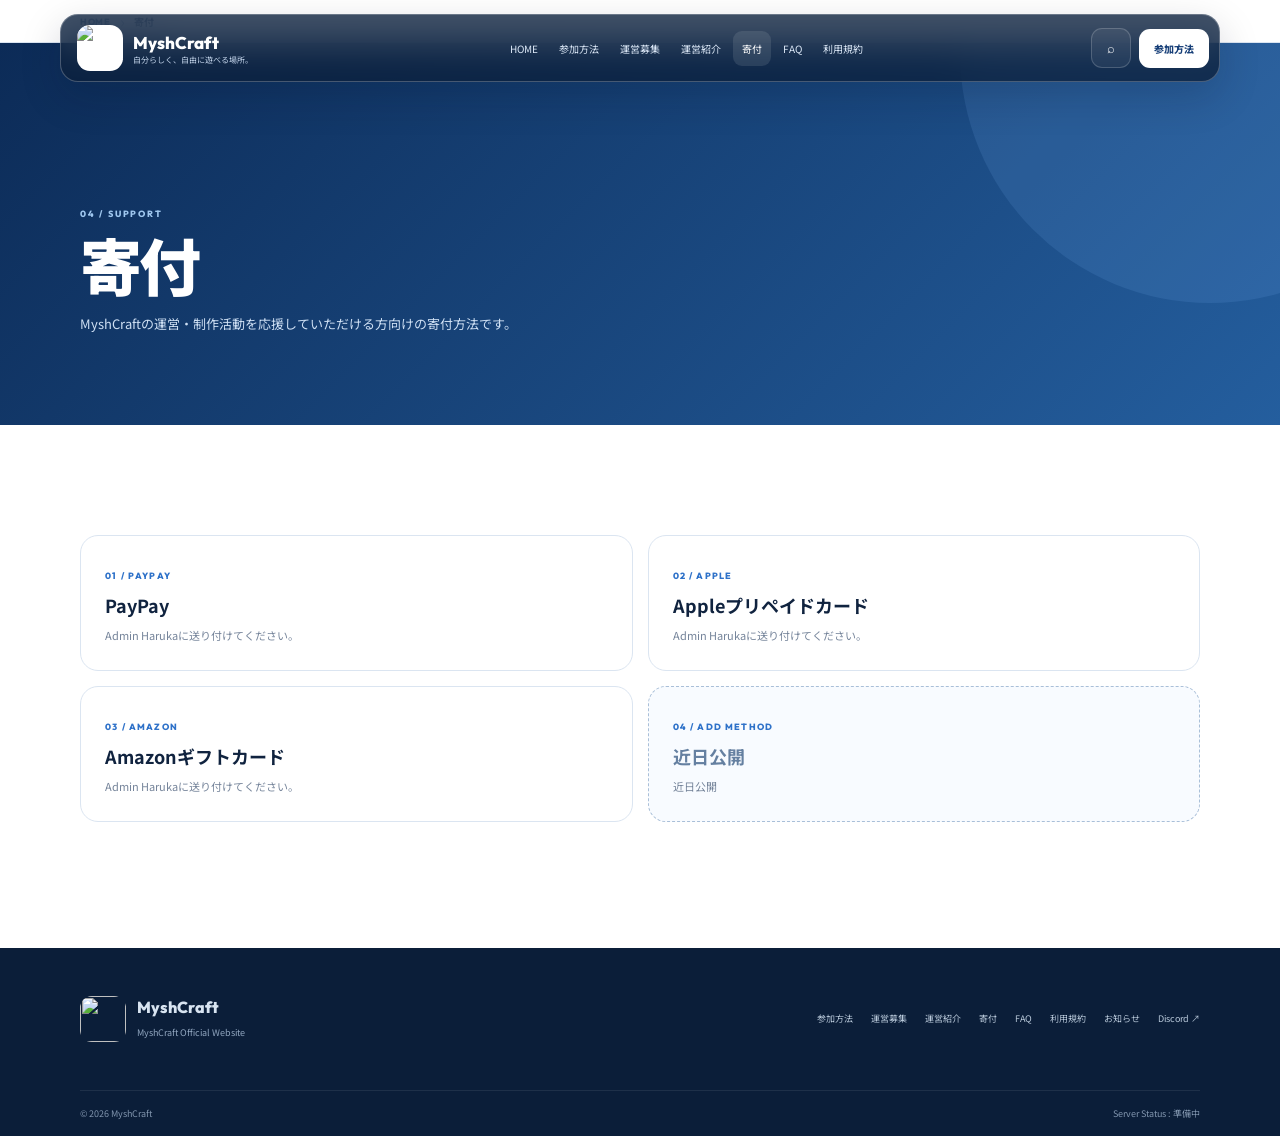
==== donate.html @ a2602979 "Add files via upload" ====
<!doctype html><html lang="ja"><head><meta charset="utf-8"><meta name="viewport" content="width=device-width,initial-scale=1"><meta name="theme-color" content="#173f78"><title>寄付 | MyshCraft</title><link rel="icon" href="assets/images/myshcraft-icon.png"><link rel="stylesheet" href="style.css"></head><body><div class="progress" id="progress"></div><header class="site-header"><a class="brand" href="index.html"><img src="assets/images/myshcraft-icon.png" alt="MyshCraft"><span><strong>MyshCraft</strong><small>自分らしく、自由に遊べる場所。</small></span></a><nav class="main-nav"><a class="" href="index.html">HOME</a><a class="" href="join.html">参加方法</a><a class="" href="recruit.html">運営募集</a><a class="" href="team.html">運営紹介</a><a class="active" href="donate.html">寄付</a><a class="" href="faq.html">FAQ</a><a class="" href="rules.html">利用規約</a></nav><div class="header-actions"><button class="icon-button" id="searchOpen" aria-label="検索">⌕</button><a class="header-cta" href="join.html">参加方法</a><button class="menu-button" id="menuButton">☰</button></div></header><div class="breadcrumbs"><div class="container"><a href="index.html">HOME</a><span>›</span><strong>寄付</strong></div></div><main><section class="page-hero"><div class="container"><div class="section-kicker light-kicker">04 / SUPPORT</div><h1>寄付</h1><p>MyshCraftの運営・制作活動を応援していただける方向けの寄付方法です。</p></div></section><section class="section content-section"><div class="container"><div class="donate-grid"><div class="donate-card"><b>01 / PAYPAY</b><h3>PayPay</h3><p>Admin Harukaに送り付けてください。</p></div><div class="donate-card"><b>02 / APPLE</b><h3>Appleプリペイドカード</h3><p>Admin Harukaに送り付けてください。</p></div><div class="donate-card"><b>03 / AMAZON</b><h3>Amazonギフトカード</h3><p>Admin Harukaに送り付けてください。</p></div><div class="donate-card add-card"><b>04 / ADD METHOD</b><h3>近日公開</h3><p>近日公開</p></div></div><p class="donate-note"></p></div></section></main><footer class="footer"><div class="container footer-main"><div class="footer-brand"><img src="assets/images/myshcraft-icon.png" alt=""><div><strong>MyshCraft</strong><small>MyshCraft Official Website</small></div></div><div class="footer-links"><a href="join.html">参加方法</a><a href="recruit.html">運営募集</a><a href="team.html">運営紹介</a><a href="donate.html">寄付</a><a href="faq.html">FAQ</a><a href="rules.html">利用規約</a><a href="news.html">お知らせ</a><a href="https://discord.gg/7vTQMmWgSN" target="_blank" rel="noopener">Discord ↗</a></div></div><div class="container footer-bottom"><span>© 2026 MyshCraft</span><span>Server Status : 準備中</span></div></footer><div class="search-modal" id="searchModal"><div class="search-backdrop" data-close="1"></div><div class="search-panel"><button class="search-close" data-close="1">×</button><div class="section-kicker">SITE SEARCH</div><h2>何をお探しですか？</h2><input class="search-input" id="searchInput" placeholder="参加方法、寄付、運営募集…"><div id="searchResults" style="margin-top:15px"></div></div></div><script src="script.js"></script></body></html>
---- style.css ----
@import url('https://fonts.googleapis.com/css2?family=Noto+Sans+JP:wght@400;500;600;700;800;900&family=Outfit:wght@400;500;600;700;800;900&display=swap');
:root{--navy:#173f78;--navy2:#0c2852;--blue:#2f72c9;--ink:#10233f;--muted:#70819a;--line:#dbe5f1;--bg:#f6f9fd;--white:#fff;--shadow:0 22px 70px rgba(17,55,104,.13);--radius:24px}
*{box-sizing:border-box}html{scroll-behavior:smooth}body{margin:0;color:var(--ink);font-family:"Noto Sans JP",sans-serif;background:var(--bg)}a{color:inherit;text-decoration:none}img{max-width:100%;display:block}.container{width:min(1120px,calc(100% - 40px));margin:auto}.progress{position:fixed;z-index:999;top:0;left:0;width:0;height:3px;background:#77b6ff}
.site-header{position:fixed;z-index:100;top:14px;left:50%;transform:translateX(-50%);width:min(1160px,calc(100% - 28px));height:68px;padding:8px 10px 8px 16px;border:1px solid rgba(255,255,255,.24);background:rgba(11,31,60,.78);backdrop-filter:blur(18px);border-radius:18px;display:flex;align-items:center;gap:18px;color:#fff;box-shadow:0 14px 40px rgba(4,18,38,.18)}
.brand{display:flex;align-items:center;gap:10px;min-width:205px}.brand img{width:46px;height:46px;border-radius:13px;object-fit:cover;background:#fff}.brand strong{display:block;font:800 17px Outfit}.brand small{display:block;color:#c3d4ea;font-size:8px;margin-top:1px}.main-nav{display:flex;gap:3px;flex:1;justify-content:center}.main-nav a{font-size:10px;color:#dce8f7;padding:10px 9px;border-radius:9px;transition:.2s}.main-nav a:hover,.main-nav a.active{background:rgba(255,255,255,.1);color:#fff}.header-actions{display:flex;gap:8px;align-items:center}.icon-button,.menu-button{width:40px;height:40px;border:1px solid rgba(255,255,255,.18);background:rgba(255,255,255,.06);color:#fff;border-radius:11px;cursor:pointer}.header-cta{background:#fff;color:var(--navy);padding:12px 15px;border-radius:11px;font-size:10px;font-weight:800}.menu-button{display:none}
.hero{position:relative;min-height:820px;height:100vh;max-height:980px;overflow:hidden;background:#081a35;color:#fff}.hero video{position:absolute;inset:0;width:100%;height:100%;object-fit:cover}.hero-shade{position:absolute;inset:0;background:linear-gradient(90deg,rgba(5,18,38,.88),rgba(10,37,73,.5) 48%,rgba(5,14,29,.35)),linear-gradient(0deg,rgba(5,18,38,.75),transparent 48%)}.hero-grid{position:absolute;inset:0;background-image:linear-gradient(rgba(255,255,255,.045) 1px,transparent 1px),linear-gradient(90deg,rgba(255,255,255,.045) 1px,transparent 1px);background-size:80px 80px;mask-image:linear-gradient(to bottom,transparent,black 20%,black 75%,transparent);opacity:.45}.hero-content{position:relative;z-index:2;padding-top:235px;width:min(900px,calc(100% - 40px));margin:auto}.eyebrow{display:flex;align-items:center;gap:10px;font:700 10px Outfit;letter-spacing:.18em;color:#b9d8ff}.eyebrow span{width:26px;height:1px;background:#8fc7ff}.hero h1{font-size:clamp(58px,8vw,108px);line-height:.95;letter-spacing:-.06em;margin:20px 0 24px;font-weight:900}.hero h1 em{font-style:normal;color:#9ed0ff;text-shadow:0 5px 30px rgba(68,154,255,.25)}.hero p{font-size:15px;line-height:2;color:#e1ebf8;margin:0;max-width:570px}.hero-buttons{display:flex;gap:12px;margin-top:30px}.btn{display:inline-flex;align-items:center;justify-content:center;gap:15px;border-radius:12px;padding:15px 20px;font-size:11px;font-weight:800;transition:.2s;border:1px solid transparent}.btn:hover{transform:translateY(-2px)}.btn.primary{background:#fff;color:var(--navy);box-shadow:0 12px 35px rgba(0,0,0,.18)}.btn.glass{color:#fff;border-color:rgba(255,255,255,.25);background:rgba(255,255,255,.07);backdrop-filter:blur(10px)}.hero-status{margin-top:34px;display:flex;align-items:center;gap:12px;color:#d6e6f7;font-size:10px}.status-dot{width:9px;height:9px;border-radius:50%;background:#ffc15c;box-shadow:0 0 0 6px rgba(255,193,92,.11)}.hero-cards{position:absolute;right:6%;bottom:74px;z-index:3;display:grid;grid-template-columns:150px 150px;gap:10px}.mini-card{padding:17px;background:rgba(8,27,53,.67);border:1px solid rgba(255,255,255,.14);border-radius:16px;backdrop-filter:blur(15px)}.mini-card b{font:800 9px Outfit;color:#a9cfff;letter-spacing:.12em}.mini-card strong{display:block;font-size:13px;margin-top:7px}.mini-card span{display:block;color:#a9b9cd;font-size:9px;margin-top:3px}.hero-bottom{position:absolute;z-index:3;left:50%;transform:translateX(-50%);bottom:25px;width:min(1120px,calc(100% - 40px));display:flex;justify-content:space-between;color:#a9bdd5;font:600 8px Outfit;letter-spacing:.16em}.scroll-label{display:flex;align-items:center;gap:9px}.scroll-label span{width:28px;height:1px;background:#7697ba}
.intro{background:#fff;border-bottom:1px solid var(--line)}.intro-grid{display:grid;grid-template-columns:190px 1fr 120px;align-items:center;gap:30px;padding:28px 0}.intro-label{font:700 9px Outfit;letter-spacing:.16em;color:#7890ad}.intro-label strong{font-size:15px;color:var(--navy)}.intro p{font-size:12px;line-height:1.9;color:#6d7d94;margin:0}.text-link{font-size:10px;font-weight:800;color:var(--navy);text-align:right}
.section{padding:110px 0}.section-kicker{font:800 9px Outfit;letter-spacing:.2em;color:#7190b5;margin-bottom:14px}.section-head{display:flex;justify-content:space-between;align-items:end;gap:40px;margin-bottom:48px}.section-head h2{font-size:48px;line-height:1.05;letter-spacing:-.045em;margin:0;font-weight:900}.section-head h2 span{color:var(--blue)}.section-head>p{max-width:390px;color:#7b8aa0;font-size:12px;line-height:1.9;margin:0}.about-home{background:#fff}.about-grid{display:grid;grid-template-columns:1fr 1fr;gap:100px;align-items:start}.about-copy .lead{font-size:19px;line-height:1.8;font-weight:700;margin:0 0 18px}.about-copy p{font-size:13px;line-height:2;color:#6e7e95}.feature-list{margin-top:32px;border-top:1px solid var(--line)}.feature-list div{display:grid;grid-template-columns:35px 1fr;padding:17px 0;border-bottom:1px solid var(--line)}.feature-list b{font:700 9px Outfit;color:#7c9bc0}.feature-list strong{font-size:13px}.feature-list small{display:block;color:#8a97aa;font-size:10px;margin-top:3px}
.visual{height:520px;position:relative;overflow:hidden}.visual img{width:100%;height:100%;object-fit:cover}.visual:after{content:"";position:absolute;inset:0;background:linear-gradient(90deg,rgba(7,25,50,.65),transparent 70%)}.visual .container{position:absolute;z-index:2;left:50%;top:50%;transform:translate(-50%,-50%);color:#fff}.visual span{font:700 9px Outfit;letter-spacing:.2em;color:#bcdcff}.visual h2{font-size:64px;line-height:1;margin:12px 0;font-weight:900;letter-spacing:-.05em}
.join-grid{display:grid;grid-template-columns:1fr 1fr;gap:18px}.join-card{background:#fff;border:1px solid var(--line);border-radius:var(--radius);padding:30px;box-shadow:0 12px 35px rgba(31,61,105,.05)}.join-card h3{margin:20px 0 8px;font-size:24px}.join-card p{font-size:12px;color:#74839a;line-height:1.8}.join-icon{display:inline-flex;background:#edf4ff;color:var(--blue);font:800 9px Outfit;letter-spacing:.12em;padding:8px 11px;border-radius:8px}.server-row{display:flex;justify-content:space-between;align-items:center;background:#f5f8fc;border:1px solid #e1e8f2;border-radius:11px;padding:12px 14px;margin-top:20px;font-size:10px}.server-row code{font:800 11px Outfit;color:var(--navy)}.steps{display:grid;grid-template-columns:repeat(3,1fr);gap:1px;background:var(--line);margin-top:18px;border:1px solid var(--line);border-radius:20px;overflow:hidden}.step{background:#fff;padding:25px}.step span{font:800 9px Outfit;color:#7390b6}.step strong{display:block;margin:10px 0 4px;font-size:13px}.step p{margin:0;color:#7a889d;font-size:10px;line-height:1.8}
.page-hero{padding:165px 0 75px;background:linear-gradient(135deg,#0c2b57,#245e9e);color:#fff;position:relative;overflow:hidden}.page-hero:after{content:"";position:absolute;width:500px;height:500px;border-radius:50%;right:-180px;top:-240px;background:rgba(130,191,255,.12)}.page-hero h1{font-size:62px;line-height:1;margin:10px 0 16px;font-weight:900;letter-spacing:-.05em}.page-hero p{max-width:650px;color:#cfe0f4;font-size:13px;line-height:2}.light-kicker{color:#9fc7ef}.content-section{background:#fff}.content-card{background:#fff;border:1px solid var(--line);border-radius:22px;padding:32px;box-shadow:0 12px 35px rgba(31,61,105,.05)}.recruit-grid{display:grid;grid-template-columns:repeat(2,1fr);gap:15px}.role-card{border:1px solid var(--line);border-radius:18px;padding:25px;background:#fbfcfe}.role-top{display:flex;justify-content:space-between;align-items:center}.role-badge{font:800 9px Outfit;letter-spacing:.14em;color:var(--blue);background:#edf4ff;padding:7px 9px;border-radius:7px}.wanted{font:800 8px Outfit;color:#2d7b5f;letter-spacing:.12em}.role-card h3{font-size:20px;margin:17px 0 8px}.role-card p{font-size:11px;color:#74839a;line-height:1.9;margin:0}.role-card.admin{background:linear-gradient(135deg,#102d59,#1e4e8e);color:#fff}.role-card.admin .role-badge{background:rgba(255,255,255,.12);color:#cfe6ff}.role-card.admin p{color:#c7d8eb}.notice{padding:16px 18px;border-radius:13px;background:#edf5ff;border:1px solid #d4e5fa;color:#456483;font-size:11px;line-height:1.8}
.team-grid{display:grid;grid-template-columns:repeat(3,1fr);gap:15px}.team-card{border:1px solid var(--line);border-radius:18px;padding:24px;background:#fff}.team-avatar{width:56px;height:56px;border-radius:15px;overflow:hidden;background:#eaf2fb}.team-avatar img{width:100%;height:100%;object-fit:cover}.team-card .role{display:block;font:800 8px Outfit;letter-spacing:.14em;color:#7992b1;margin-top:20px}.team-card h3{margin:5px 0 4px;font-size:17px}.team-card p{margin:0;color:#8290a4;font-size:10px}.member-list{margin-top:15px;padding-top:13px;border-top:1px solid var(--line)}.member-list strong{font-size:10px}.member-list span{display:inline-block;margin:5px 5px 0 0;padding:5px 8px;border-radius:7px;background:#f0f5fa;font-size:9px;color:#51657f}
.donate-grid{display:grid;grid-template-columns:1fr 1fr;gap:15px}.donate-card{background:#fff;border:1px solid var(--line);border-radius:18px;padding:24px}.donate-card b{font:800 9px Outfit;color:var(--blue);letter-spacing:.13em}.donate-card h3{margin:8px 0;font-size:18px}.donate-card p{margin:0;color:#75849a;font-size:11px;line-height:1.8}.add-card{border:1px dashed #a9bfd8;background:#f8fbff;color:#6580a1}.donate-note{margin-top:16px;font-size:10px;color:#7d8ca1}.news-list{border-top:1px solid var(--line)}.news-row{display:grid;grid-template-columns:95px 80px 1fr 24px;gap:15px;align-items:center;padding:20px 4px;border-bottom:1px solid var(--line);transition:.2s}.news-row:hover{background:#f7faff;padding-left:10px}.news-row time{font:700 9px Outfit;color:#8290a3}.tag{font:800 8px Outfit;letter-spacing:.12em;color:#3e6fae}.news-row strong{font-size:12px}.arrow{color:#6f89ad;font-size:17px}
.faq-list details{border-top:1px solid var(--line);padding:21px 0}.faq-list details:last-child{border-bottom:1px solid var(--line)}summary{list-style:none;cursor:pointer;font-weight:800;font-size:12px;display:flex;justify-content:space-between;gap:20px}summary::-webkit-details-marker{display:none}summary span{font:400 20px Outfit;color:#7891ad}details p{color:#75849a;font-size:11px;line-height:1.9;margin:12px 28px 0 0}
.rules-card h2{font-size:20px;color:var(--navy);margin:34px 0 10px}.rules-card h2:first-child{margin-top:0}.rules-card p,.rules-card li{font-size:12px;color:#64748a;line-height:1.9}.rules-card li{margin:4px 0}.cta{background:#e9f2ff;padding:55px 0}.cta-inner{display:flex;justify-content:space-between;align-items:center;gap:25px}.cta h2{margin:0;font-size:27px}.cta p{font-size:11px;color:#71839b}.footer{background:#0b1e39;color:#d8e4f1}.footer-main{padding:48px 0;display:flex;justify-content:space-between;gap:35px}.footer-brand{display:flex;gap:11px;align-items:center}.footer-brand img{width:46px;height:46px;border-radius:12px}.footer-brand strong{font:800 16px Outfit;display:block}.footer-brand small{font-size:9px;color:#91a6bf}.footer-links{display:flex;gap:18px;flex-wrap:wrap;align-content:center}.footer-links a{font-size:9px;color:#b9c9da}.footer-bottom{border-top:1px solid rgba(255,255,255,.08);padding:16px 0;color:#8195ae;font-size:9px;display:flex;justify-content:space-between}
.search-modal{display:none;position:fixed;inset:0;z-index:500}.search-modal.open{display:block}.search-backdrop{position:absolute;inset:0;background:rgba(7,20,39,.68);backdrop-filter:blur(5px)}.search-panel{position:relative;width:min(700px,calc(100% - 30px));margin:105px auto 0;background:#fff;border-radius:24px;padding:34px;box-shadow:0 35px 100px rgba(0,0,0,.28)}.search-close{position:absolute;right:18px;top:15px;border:0;background:none;font-size:27px;color:#6d7b90;cursor:pointer}.search-panel h2{font-size:30px;margin:5px 0 18px}.search-input{width:100%;padding:15px;border:1px solid var(--line);border-radius:12px;outline:0;font-size:13px}.result{display:block;padding:13px 12px;border-radius:10px}.result:hover{background:#f2f6fc}.result strong{display:block;font-size:12px}.result small{color:#8190a5;font-size:10px}
@media(max-width:1050px){.main-nav{display:none}.menu-button{display:block}.header-cta{display:none}.hero-cards{right:25px}.about-grid{gap:50px}.team-grid{grid-template-columns:1fr 1fr}}
@media(max-width:700px){.site-header{top:9px;height:61px;padding:7px 8px 7px 10px}.brand{min-width:0}.brand img{width:40px;height:40px}.brand small{display:none}.brand strong{font-size:15px}.hero{min-height:720px;height:94vh}.hero-content{padding-top:180px}.hero h1{font-size:51px}.hero p{font-size:12px}.hero-cards{display:none}.hero-bottom{bottom:18px}.hero-location{display:none}.container{width:calc(100% - 32px)}.section{padding:78px 0}.intro-grid{display:block;padding:26px 0}.intro p{margin-top:12px}.text-link{display:inline-block;text-align:left;margin-top:13px}.section-head{display:block;margin-bottom:32px}.section-head h2{font-size:40px}.section-head>p{margin-top:13px}.about-grid,.join-grid,.donate-grid{grid-template-columns:1fr}.visual{height:430px}.visual h2{font-size:45px}.steps{grid-template-columns:1fr}.page-hero{padding:140px 0 60px}.page-hero h1{font-size:48px}.recruit-grid,.team-grid{grid-template-columns:1fr}.news-row{grid-template-columns:70px 58px 1fr 16px;gap:7px}.news-row strong{font-size:10px}.cta-inner{display:block}.cta .btn{margin-top:16px}.footer-main{display:block}.footer-links{margin-top:25px}}

/* Team skin cards */
.team-avatar.skin-avatar{width:96px;height:132px;border-radius:16px;background:linear-gradient(180deg,#edf5ff,#dbe9f8);display:flex;align-items:flex-end;justify-content:center;overflow:hidden;position:relative}.team-avatar.skin-avatar img{width:96px;height:132px;object-fit:contain;object-position:center bottom;image-rendering:auto}.team-avatar.skin-avatar.is-empty:before{content:'SKIN';font:800 10px Outfit;letter-spacing:.18em;color:#7f96b2;margin-bottom:54px}.team-card .member-list .member{display:flex;align-items:center;gap:8px;margin:8px 0 0;padding:7px 9px;background:#f5f8fc;border-radius:10px;font-size:10px;color:#51657f}.team-card .member-list .member .mini-skin{width:26px;height:32px;object-fit:contain}.team-card .member-list .member .member-name{font-weight:700}.team-card .member-list .member code{font-size:8px;color:#91a0b3;margin-left:auto}.team-card{transition:transform .2s ease,box-shadow .2s ease}.team-card:hover{transform:translateY(-4px);box-shadow:0 16px 35px rgba(31,61,105,.10)}

/* News article pages */
.article-wrap{max-width:850px;margin:0 auto}.article-card{background:#fff;border:1px solid var(--line);border-radius:24px;padding:42px;box-shadow:0 15px 40px rgba(31,61,105,.06)}.article-meta{display:flex;gap:10px;align-items:center;margin-bottom:18px}.article-meta time{font:700 10px Outfit;color:#8493a6}.article-tag{font:800 8px Outfit;letter-spacing:.14em;color:#3e6fae;background:#edf4ff;padding:7px 9px;border-radius:7px}.article-card h2{font-size:34px;line-height:1.35;margin:0 0 22px;color:#132c4e}.article-body{font-size:13px;line-height:2.1;color:#586b83}.article-body p{margin:0 0 18px}.article-body h3{font-size:18px;color:#193b68;margin:30px 0 10px}.article-image{width:100%;max-height:470px;object-fit:cover;border-radius:16px;margin:0 0 28px}.article-back{display:inline-flex;margin-top:24px;color:#3e6fae;font:800 10px Outfit;letter-spacing:.08em;text-decoration:none}.news-row{text-decoration:none;color:inherit}.news-row .tag{justify-self:start}.news-more{font:800 8px Outfit;color:#6f89ad;letter-spacing:.08em}
@media(max-width:700px){.article-card{padding:25px}.article-card h2{font-size:26px}.article-body{font-size:12px}.team-avatar.skin-avatar{width:84px;height:116px}.team-avatar.skin-avatar img{width:84px;height:116px}}

.skin-placeholder{font:800 10px Outfit,sans-serif;letter-spacing:.18em;color:#7f96b2;margin-bottom:54px}

/* ===== Prominent Staff / Organization page ===== */
.team-hero{min-height:390px;display:flex;align-items:flex-end;background:
radial-gradient(circle at 75% 25%,rgba(76,145,255,.28),transparent 32%),
linear-gradient(135deg,#0c2b59 0%,#173f78 55%,#245a9d 100%);}
.org-section{background:#f6f9fd}
.org-chart{position:relative;margin:55px auto 0;max-width:1120px;text-align:center;padding:0 10px 10px}
.org-node{position:relative;display:flex;flex-direction:column;text-align:left;text-decoration:none;color:#12243a;background:#fff;border:1px solid #dce6f1;border-radius:18px;padding:22px 22px;box-shadow:0 15px 40px rgba(24,57,94,.08);transition:.25s}
.org-node:hover{transform:translateY(-5px);box-shadow:0 20px 50px rgba(24,57,94,.14);border-color:#8eb4df}
.org-node.org-admin{width:310px;margin:0 auto;background:linear-gradient(145deg,#fff,#edf5ff);border:2px solid #3f78b9}
.org-num{font-size:10px;letter-spacing:.18em;color:#6f89a7;font-weight:800;margin-bottom:9px}
.org-node strong{font-size:25px;letter-spacing:.01em}
.org-node small{font-size:11px;color:#718198;margin-top:5px}
.org-node em{font-style:normal;font-size:9px;letter-spacing:.14em;color:#3970a8;font-weight:800;margin-top:14px}
.org-line-top{display:none}
.org-branch{width:2px;height:42px;background:#b7c9dd;margin:0 auto;position:relative}
.org-branch:after{content:"";position:absolute;left:50%;bottom:0;width:calc(100% + 700px);height:2px;background:#b7c9dd;transform:translateX(-50%);max-width:calc(100vw - 100px)}
.org-children{display:grid;grid-template-columns:repeat(4,1fr);gap:16px;position:relative}
.org-children:before{content:"";position:absolute;left:12.5%;right:12.5%;top:-1px;height:2px;background:#b7c9dd}
.org-children .org-node:before{content:"";position:absolute;top:-17px;left:50%;width:2px;height:17px;background:#b7c9dd}
.team-detail-section{padding-top:20px}
.team-detail-grid{display:grid;grid-template-columns:1fr 1fr;gap:22px}
.team-card-large{display:grid;grid-template-columns:160px 1fr;gap:25px;align-items:stretch;scroll-margin-top:100px}
.team-card-large .team-avatar{height:260px;border-radius:14px}
.team-card-large .team-card-content{padding:2px 0}
.role-placeholder{min-height:260px;border-radius:14px;background:linear-gradient(145deg,#edf4fb,#dce8f5);display:flex;align-items:center;justify-content:center;font-size:62px;font-weight:900;color:#b1c5db}
.condition{display:flex;gap:10px;align-items:center;margin:18px 0 12px;padding:11px 13px;background:#f4f8fc;border-left:3px solid #4c82bb;border-radius:8px;font-size:11px}
.condition b{font-size:9px;letter-spacing:.12em;color:#52769a;white-space:nowrap}
.condition span{color:#344e6a}
.team-edit-guide{margin-top:32px}
.team-edit-guide h2{margin:5px 0 10px}
.team-edit-guide p{font-size:12px;line-height:1.9;color:#718198;margin-bottom:20px}
.team-edit-guide code{font-size:.9em;background:#eef4fa;padding:2px 5px;border-radius:4px}
@media(max-width:900px){
 .org-children{grid-template-columns:1fr 1fr}
 .org-children:before{display:none}
 .org-children .org-node:before{display:none}
 .org-branch:after{display:none}
 .team-detail-grid{grid-template-columns:1fr}
}
@media(max-width:600px){
 .org-node.org-admin{width:auto;max-width:310px}
 .org-children{grid-template-columns:1fr}
 .team-card-large{grid-template-columns:1fr}
 .team-card-large .team-avatar,.role-placeholder{height:220px}
}


/* ===== v4 navigation upgrades: breadcrumbs + mobile menu ===== */
.breadcrumbs{background:#fff;border-bottom:1px solid var(--line);padding:13px 0;margin-top:0}.breadcrumbs .container{display:flex;align-items:center;gap:9px;color:#8a99ad;font-size:10px}.breadcrumbs a{font:800 9px Outfit;letter-spacing:.08em;color:#5f7ea4}.breadcrumbs span{font-size:16px;color:#b1bfd0;line-height:1}.breadcrumbs strong{font-weight:700;color:#536b88}.site-header:focus-within{box-shadow:0 16px 45px rgba(4,18,38,.28)}
.menu-button{font-size:18px;line-height:1}.menu-button[aria-expanded="true"]{background:rgba(255,255,255,.14)}
@media(max-width:1050px){.main-nav.mobile-open{display:flex;position:absolute;top:76px;left:0;right:0;padding:9px;flex-direction:column;gap:3px;background:rgba(10,31,61,.98);border:1px solid rgba(255,255,255,.12);border-radius:15px;box-shadow:0 18px 40px rgba(3,15,31,.3)}.main-nav.mobile-open a{padding:12px 13px;font-size:11px}.main-nav.mobile-open a.active{background:rgba(255,255,255,.12)}}
@media(max-width:700px){.breadcrumbs{padding:11px 0}.breadcrumbs .container{font-size:9px}.breadcrumbs + main .page-hero{padding-top:120px}.breadcrumbs + main .hero{margin-top:0}.site-header{z-index:300}.search-panel{margin-top:88px}}
@media(prefers-reduced-motion:reduce){html{scroll-behavior:auto}.btn,.team-card,.org-node,.news-row{transition:none}}

/* ===== MyshCraft Terms / Rule Book ===== */
.terms-page{background:#f4f8fd;color:var(--ink)}
.terms-hero{position:relative;min-height:520px;overflow:hidden;background:linear-gradient(135deg,#061a3b 0%,#103e78 55%,#1b5ca8 100%);color:#fff;padding-top:150px}
.terms-hero:before{content:"";position:absolute;width:560px;height:560px;right:-170px;top:-260px;border:1px solid rgba(255,255,255,.13);border-radius:50%;box-shadow:0 0 0 70px rgba(255,255,255,.025),0 0 0 140px rgba(255,255,255,.018)}
.terms-hero:after{content:"";position:absolute;left:-120px;bottom:-220px;width:500px;height:500px;background:radial-gradient(circle,rgba(86,177,255,.22),transparent 68%)}
.terms-hero-grid{position:absolute;inset:0;background-image:linear-gradient(rgba(255,255,255,.045) 1px,transparent 1px),linear-gradient(90deg,rgba(255,255,255,.045) 1px,transparent 1px);background-size:64px 64px;mask-image:linear-gradient(to bottom,transparent,black 10%,black 85%,transparent);opacity:.6}
.terms-hero-inner{position:relative;z-index:2;text-align:center;padding-bottom:90px}
.terms-kicker{display:flex;justify-content:center;align-items:center;gap:12px;font:700 10px Outfit;letter-spacing:.28em;color:#a9d4ff}
.terms-kicker span{width:34px;height:1px;background:#72baff}
.terms-shield{width:58px;height:68px;margin:24px auto 18px;display:grid;place-items:center;font:800 25px Outfit;color:#d9edff;border:1px solid rgba(255,255,255,.28);clip-path:polygon(50% 0,92% 16%,86% 68%,50% 100%,14% 68%,8% 16%);background:rgba(255,255,255,.07);box-shadow:0 0 40px rgba(83,169,255,.2)}
.terms-hero h1{margin:0;font-size:clamp(42px,6vw,76px);line-height:1;letter-spacing:-.055em;font-weight:900}
.terms-hero h1 em{font-style:normal;color:#a9d7ff}
.terms-hero p{margin:24px auto 0;color:#d8e8f8;font-size:13px;line-height:2}
.terms-meta{margin:28px auto 0;display:flex;justify-content:center;gap:10px;flex-wrap:wrap}
.terms-meta span{font:700 8px Outfit;letter-spacing:.18em;padding:8px 11px;border:1px solid rgba(255,255,255,.18);background:rgba(255,255,255,.06);border-radius:99px;color:#c7def6}
.terms-content{padding:70px 0 100px;background:radial-gradient(circle at 10% 5%,rgba(47,114,201,.08),transparent 28%),#f4f8fd}
.terms-layout{display:grid;grid-template-columns:220px minmax(0,760px);gap:55px;align-items:start;justify-content:center}
.terms-index{position:sticky;top:105px;padding:18px 0}
.terms-index-title{font:800 9px Outfit;letter-spacing:.2em;color:#6f87a5;margin-bottom:13px;padding-left:13px}
.terms-index a{display:flex;align-items:center;gap:10px;padding:9px 12px;border-left:2px solid transparent;color:#71829a;font-size:10px;line-height:1.4;transition:.2s}
.terms-index a:hover{color:var(--navy);border-left-color:#3d8de2;background:#fff;border-radius:0 8px 8px 0}
.terms-index b{font:800 9px Outfit;color:#a3b4c9;min-width:20px}
.terms-note{display:flex;align-items:center;gap:16px;padding:14px 18px;margin-bottom:18px;background:#fff;border:1px solid #dce7f3;border-radius:14px;box-shadow:0 8px 30px rgba(23,63,120,.06)}
.terms-note span{font:800 9px Outfit;letter-spacing:.18em;color:#2f72c9}
.terms-note p{margin:0;color:#75869d;font-size:10px}
.terms-item{position:relative;display:grid;grid-template-columns:62px 1fr;gap:20px;background:rgba(255,255,255,.95);border:1px solid #dce7f3;border-radius:18px;margin-bottom:16px;padding:27px 30px;box-shadow:0 12px 36px rgba(22,63,112,.055);overflow:hidden;scroll-margin-top:105px;transition:transform .2s,box-shadow .2s,border-color .2s}
.terms-item:before{content:"";position:absolute;left:0;top:0;bottom:0;width:3px;background:linear-gradient(#4b9bea,#1764b8)}
.terms-item:hover{transform:translateY(-2px);border-color:#c4daf1;box-shadow:0 18px 45px rgba(22,63,112,.09)}
.terms-number{width:48px;height:48px;border-radius:14px;display:grid;place-items:center;background:linear-gradient(145deg,#e8f4ff,#d5eaff);border:1px solid #bddbfa;color:#2167ae;font:800 13px Outfit}
.terms-item-label{font:800 8px Outfit;letter-spacing:.18em;color:#5794ca;margin:2px 0 7px}
.terms-item h2{font-size:20px;letter-spacing:-.02em;margin:0 0 17px;color:#102e56}
.terms-item p{font-size:12px;line-height:2;color:#64768f;margin:0 0 12px}
.terms-item p:last-child{margin-bottom:0}
.terms-danger{border-color:#d3e2f2;background:linear-gradient(180deg,#fff,#f9fbfe)}
.terms-danger:before{background:linear-gradient(#4e9fe8,#1764b8)}
.terms-danger .terms-number{background:linear-gradient(145deg,#eaf6ff,#d9edff)}
.terms-list{list-style:none;padding:0;margin:20px 0 0;display:grid;grid-template-columns:1fr 1fr;gap:8px}
.terms-list li{position:relative;padding:13px 13px 13px 43px;background:#f6f9fd;border:1px solid #e0e9f3;border-radius:11px;color:#53677f;font-size:10px;line-height:1.7}
.terms-list li:before{content:counter(list-item,decimal-leading-zero);position:absolute;left:12px;top:11px;width:23px;height:23px;border-radius:7px;display:grid;place-items:center;background:#e3f1ff;color:#2571b8;font:800 8px Outfit}
.terms-action-list{list-style:none;padding:0;margin:18px 0 16px;display:grid;gap:7px}
.terms-action-list li{padding:11px 14px 11px 34px;border:1px solid #e0e9f3;border-radius:9px;background:#f7faff;color:#5e7188;font-size:10px;position:relative}
.terms-action-list li:before{content:"✓";position:absolute;left:13px;color:#3786ce;font-weight:900}
.terms-contact{display:flex;align-items:center;justify-content:space-between;margin-top:20px;padding:14px 16px;border-radius:11px;background:linear-gradient(100deg,#123f78,#2876c8);color:#fff;font-size:10px;font-weight:800;box-shadow:0 10px 24px rgba(25,87,151,.18)}
.terms-contact b{font:700 15px Outfit}
.terms-footer{text-align:center;padding:38px 0 5px;color:#8495a9}
.terms-footer span{font-size:10px}.terms-footer strong{display:block;margin-top:8px;color:#47617e;font-size:12px}.terms-footer small{display:block;margin-top:10px;font:700 8px Outfit;letter-spacing:.18em;color:#b0bdcc}
@media(max-width:900px){.terms-layout{grid-template-columns:1fr;gap:0}.terms-index{position:static;display:flex;overflow:auto;padding:0 0 18px;margin-bottom:22px;gap:5px}.terms-index-title{display:none}.terms-index a{white-space:nowrap;border:1px solid #dce7f3!important;border-radius:99px;background:#fff;padding:8px 10px}.terms-index a b{display:none}.terms-item{grid-template-columns:50px 1fr;padding:23px 20px}.terms-number{width:42px;height:42px}.terms-list{grid-template-columns:1fr}}
@media(max-width:600px){.terms-hero{min-height:480px;padding-top:125px}.terms-hero-inner{padding-bottom:65px}.terms-hero h1{font-size:42px}.terms-hero p{font-size:11px}.terms-content{padding:40px 0 70px}.terms-note{display:block}.terms-note p{margin-top:7px}.terms-item{gap:14px;padding:20px 16px;border-radius:15px}.terms-item h2{font-size:17px}.terms-item p{font-size:11px;line-height:1.9}.terms-list li{font-size:10px;padding-left:39px}.terms-meta{gap:6px}.terms-meta span{font-size:7px}}
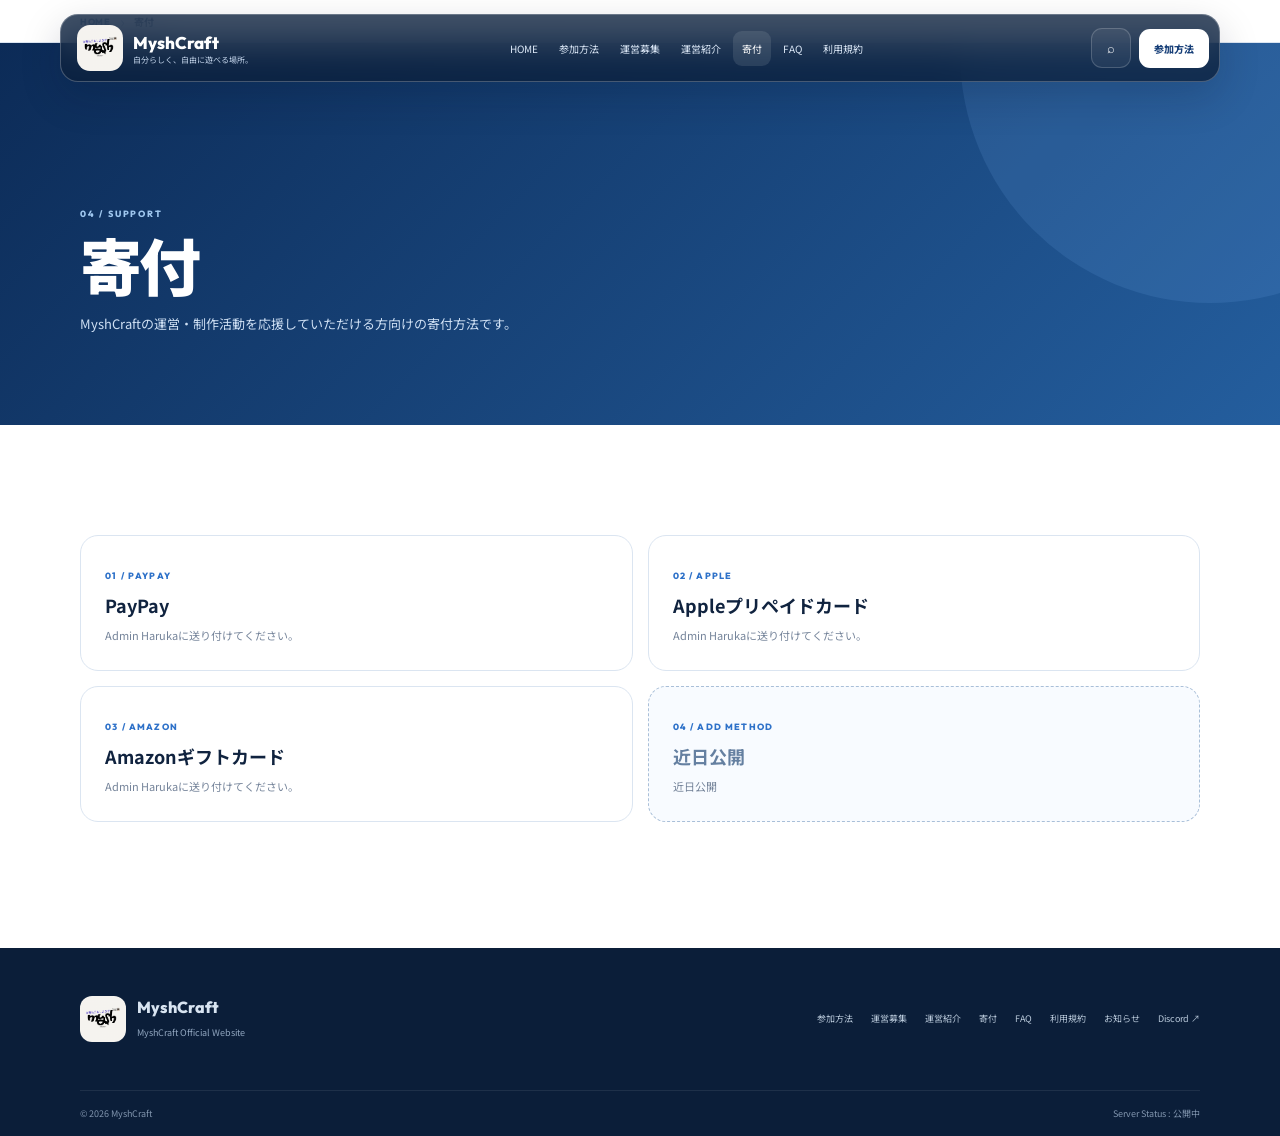
==== commit 62bff306: "Add files via upload" ====
--- a/donate.html
+++ b/donate.html
@@ -1 +1 @@
-<!doctype html><html lang="ja"><head><meta charset="utf-8"><meta name="viewport" content="width=device-width,initial-scale=1"><meta name="theme-color" content="#173f78"><title>寄付 | MyshCraft</title><link rel="icon" href="assets/images/myshcraft-icon.png"><link rel="stylesheet" href="style.css"></head><body><div class="progress" id="progress"></div><header class="site-header"><a class="brand" href="index.html"><img src="assets/images/myshcraft-icon.png" alt="MyshCraft"><span><strong>MyshCraft</strong><small>自分らしく、自由に遊べる場所。</small></span></a><nav class="main-nav"><a class="" href="index.html">HOME</a><a class="" href="join.html">参加方法</a><a class="" href="recruit.html">運営募集</a><a class="" href="team.html">運営紹介</a><a class="active" href="donate.html">寄付</a><a class="" href="faq.html">FAQ</a><a class="" href="rules.html">利用規約</a></nav><div class="header-actions"><button class="icon-button" id="searchOpen" aria-label="検索">⌕</button><a class="header-cta" href="join.html">参加方法</a><button class="menu-button" id="menuButton">☰</button></div></header><div class="breadcrumbs"><div class="container"><a href="index.html">HOME</a><span>›</span><strong>寄付</strong></div></div><main><section class="page-hero"><div class="container"><div class="section-kicker light-kicker">04 / SUPPORT</div><h1>寄付</h1><p>MyshCraftの運営・制作活動を応援していただける方向けの寄付方法です。</p></div></section><section class="section content-section"><div class="container"><div class="donate-grid"><div class="donate-card"><b>01 / PAYPAY</b><h3>PayPay</h3><p>Admin Harukaに送り付けてください。</p></div><div class="donate-card"><b>02 / APPLE</b><h3>Appleプリペイドカード</h3><p>Admin Harukaに送り付けてください。</p></div><div class="donate-card"><b>03 / AMAZON</b><h3>Amazonギフトカード</h3><p>Admin Harukaに送り付けてください。</p></div><div class="donate-card add-card"><b>04 / ADD METHOD</b><h3>近日公開</h3><p>近日公開</p></div></div><p class="donate-note"></p></div></section></main><footer class="footer"><div class="container footer-main"><div class="footer-brand"><img src="assets/images/myshcraft-icon.png" alt=""><div><strong>MyshCraft</strong><small>MyshCraft Official Website</small></div></div><div class="footer-links"><a href="join.html">参加方法</a><a href="recruit.html">運営募集</a><a href="team.html">運営紹介</a><a href="donate.html">寄付</a><a href="faq.html">FAQ</a><a href="rules.html">利用規約</a><a href="news.html">お知らせ</a><a href="https://discord.gg/7vTQMmWgSN" target="_blank" rel="noopener">Discord ↗</a></div></div><div class="container footer-bottom"><span>© 2026 MyshCraft</span><span>Server Status : 準備中</span></div></footer><div class="search-modal" id="searchModal"><div class="search-backdrop" data-close="1"></div><div class="search-panel"><button class="search-close" data-close="1">×</button><div class="section-kicker">SITE SEARCH</div><h2>何をお探しですか？</h2><input class="search-input" id="searchInput" placeholder="参加方法、寄付、運営募集…"><div id="searchResults" style="margin-top:15px"></div></div></div><script src="script.js"></script></body></html>+<!doctype html><html lang="ja"><head><meta charset="utf-8"><meta name="viewport" content="width=device-width,initial-scale=1"><meta name="theme-color" content="#173f78"><title>寄付 | MyshCraft</title><link rel="icon" href="assets/images/myshcraft-icon.png"><link rel="stylesheet" href="style.css"></head><body><div class="progress" id="progress"></div><header class="site-header"><a class="brand" href="index.html"><img src="assets/images/myshcraft-icon.png" alt="MyshCraft"><span><strong>MyshCraft</strong><small>自分らしく、自由に遊べる場所。</small></span></a><nav class="main-nav"><a class="" href="index.html">HOME</a><a class="" href="join.html">参加方法</a><a class="" href="recruit.html">運営募集</a><a class="" href="team.html">運営紹介</a><a class="active" href="donate.html">寄付</a><a class="" href="faq.html">FAQ</a><a class="" href="rules.html">利用規約</a></nav><div class="header-actions"><button class="icon-button" id="searchOpen" aria-label="検索">⌕</button><a class="header-cta" href="join.html">参加方法</a><button class="menu-button" id="menuButton">☰</button></div></header><div class="breadcrumbs"><div class="container"><a href="index.html">HOME</a><span>›</span><strong>寄付</strong></div></div><main><section class="page-hero"><div class="container"><div class="section-kicker light-kicker">04 / SUPPORT</div><h1>寄付</h1><p>MyshCraftの運営・制作活動を応援していただける方向けの寄付方法です。</p></div></section><section class="section content-section"><div class="container"><div class="donate-grid"><div class="donate-card"><b>01 / PAYPAY</b><h3>PayPay</h3><p>Admin Harukaに送り付けてください。</p></div><div class="donate-card"><b>02 / APPLE</b><h3>Appleプリペイドカード</h3><p>Admin Harukaに送り付けてください。</p></div><div class="donate-card"><b>03 / AMAZON</b><h3>Amazonギフトカード</h3><p>Admin Harukaに送り付けてください。</p></div><div class="donate-card add-card"><b>04 / ADD METHOD</b><h3>近日公開</h3><p>近日公開</p></div></div><p class="donate-note"></p></div></section></main><footer class="footer"><div class="container footer-main"><div class="footer-brand"><img src="assets/images/myshcraft-icon.png" alt=""><div><strong>MyshCraft</strong><small>MyshCraft Official Website</small></div></div><div class="footer-links"><a href="join.html">参加方法</a><a href="recruit.html">運営募集</a><a href="team.html">運営紹介</a><a href="donate.html">寄付</a><a href="faq.html">FAQ</a><a href="rules.html">利用規約</a><a href="news.html">お知らせ</a><a href="https://discord.gg/7vTQMmWgSN" target="_blank" rel="noopener">Discord ↗</a></div></div><div class="container footer-bottom"><span>© 2026 MyshCraft</span><span>Server Status : 公開中</span></div></footer><div class="search-modal" id="searchModal"><div class="search-backdrop" data-close="1"></div><div class="search-panel"><button class="search-close" data-close="1">×</button><div class="section-kicker">SITE SEARCH</div><h2>何をお探しですか？</h2><input class="search-input" id="searchInput" placeholder="参加方法、寄付、運営募集…"><div id="searchResults" style="margin-top:15px"></div></div></div><script src="script.js"></script></body></html>
--- a/style.css
+++ b/style.css
@@ -128,3 +128,5 @@
 .terms-footer span{font-size:10px}.terms-footer strong{display:block;margin-top:8px;color:#47617e;font-size:12px}.terms-footer small{display:block;margin-top:10px;font:700 8px Outfit;letter-spacing:.18em;color:#b0bdcc}
 @media(max-width:900px){.terms-layout{grid-template-columns:1fr;gap:0}.terms-index{position:static;display:flex;overflow:auto;padding:0 0 18px;margin-bottom:22px;gap:5px}.terms-index-title{display:none}.terms-index a{white-space:nowrap;border:1px solid #dce7f3!important;border-radius:99px;background:#fff;padding:8px 10px}.terms-index a b{display:none}.terms-item{grid-template-columns:50px 1fr;padding:23px 20px}.terms-number{width:42px;height:42px}.terms-list{grid-template-columns:1fr}}
 @media(max-width:600px){.terms-hero{min-height:480px;padding-top:125px}.terms-hero-inner{padding-bottom:65px}.terms-hero h1{font-size:42px}.terms-hero p{font-size:11px}.terms-content{padding:40px 0 70px}.terms-note{display:block}.terms-note p{margin-top:7px}.terms-item{gap:14px;padding:20px 16px;border-radius:15px}.terms-item h2{font-size:17px}.terms-item p{font-size:11px;line-height:1.9}.terms-list li{font-size:10px;padding-left:39px}.terms-meta{gap:6px}.terms-meta span{font-size:7px}}
+
+.status-dot.status-live{background:#55d98a;box-shadow:0 0 0 6px rgba(85,217,138,.12)}
